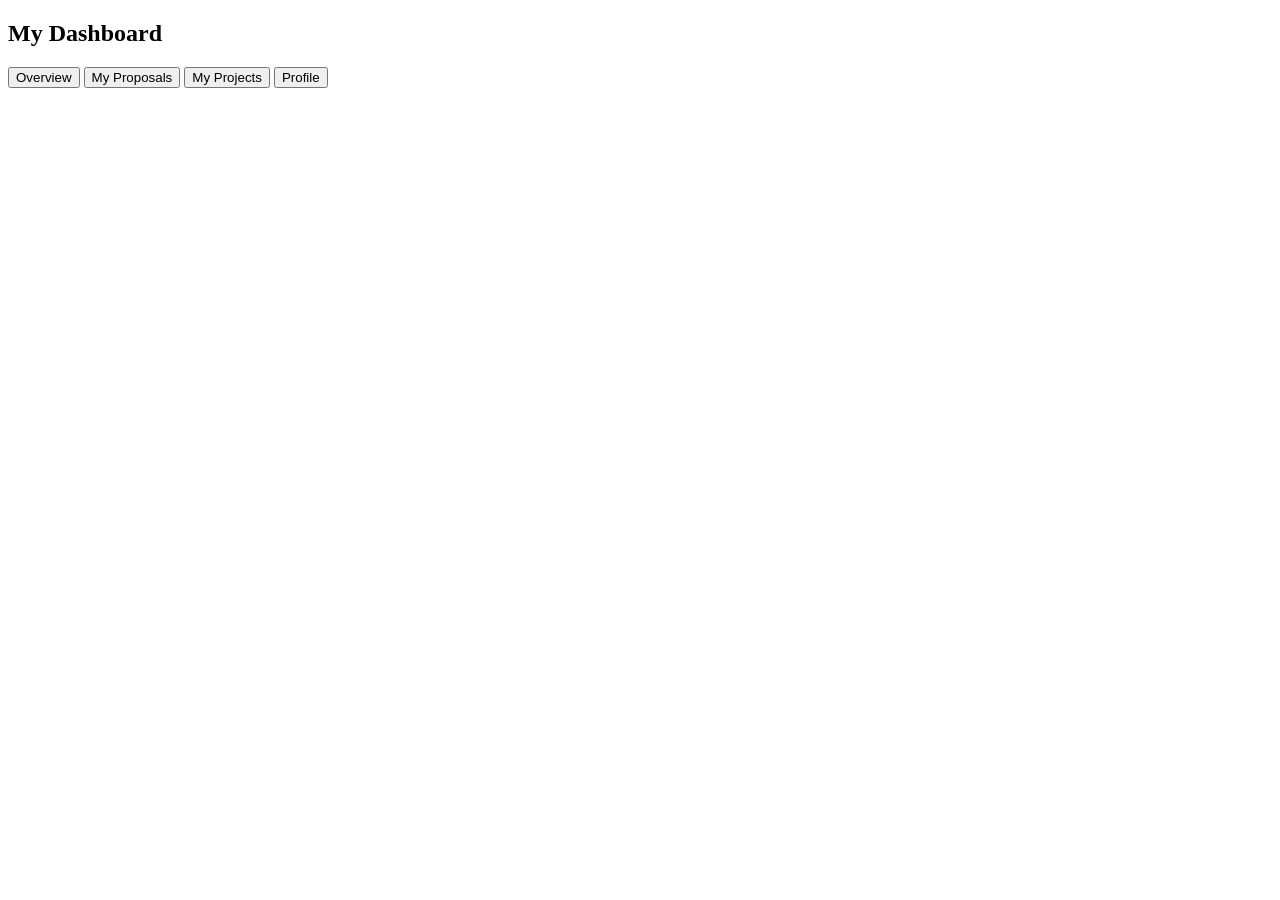
==== dashboard.html @ 266196d6 "Add files via upload" ====
<!DOCTYPE html>
<html lang="en">
<head>
  <meta charset="utf-8">
  <meta name="viewport" content="width=device-width, initial-scale=1">
  <title>Projects – HireHub</title>              <!-- change the title -->
  <link rel="stylesheet" href="css/style.css">
</head>
<body data-page="projects">                      <!-- projects / freelancers / dashboard -->

  <div id="siteHeader"></div>

  <main>
  <section>
    <h2>My Dashboard</h2>
    <p class="desc" id="dashSub"></p>

    <div class="tabs" id="tabs">
      <button class="tab active" data-tab="overview">Overview</button>
      <button class="tab" data-tab="proposals">My Proposals</button>
      <button class="tab" data-tab="posted">My Projects</button>
      <button class="tab" data-tab="profile">Profile</button>
    </div>

    <div id="tabContent"></div>
  </section>
</main>
  <div id="siteFooter"></div>

 <script src="js/layout.js"></script>
<script src="js/data.js"></script>
<script src="js/dashboard.js"></script>
</body>
</html>
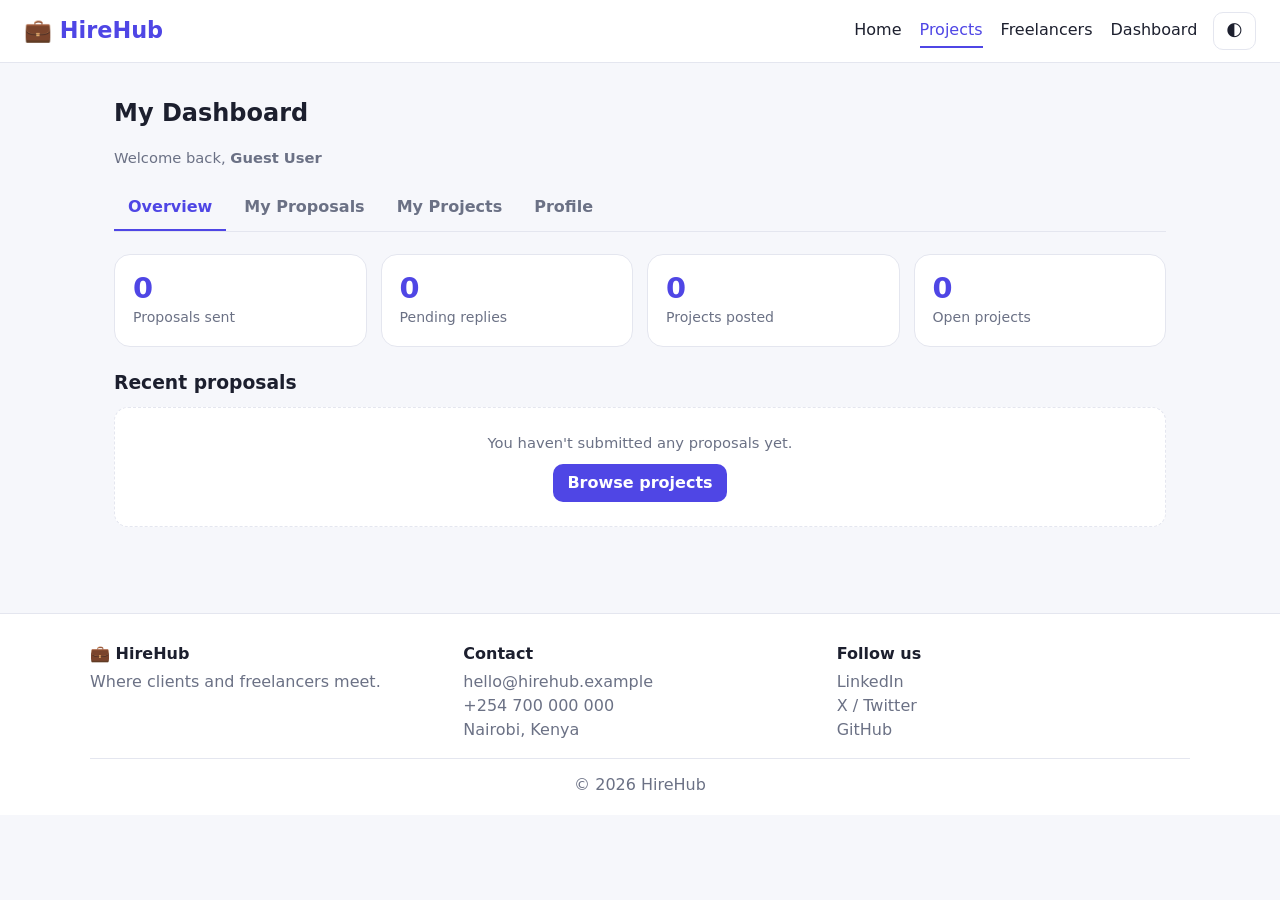
==== commit 6bcaba12: "Rename html/dashboard.html to dashboard.html" ====
--- a/dashboard.html
+++ b/dashboard.html
@@ -31,4 +31,4 @@
 <script src="js/data.js"></script>
 <script src="js/dashboard.js"></script>
 </body>
-</html>+</html>
--- a/css/style.css
+++ b/css/style.css
@@ -0,0 +1,904 @@
+/* ---------- 1. Variables (change colors in one place) ---------- */
+:root {
+  --bg: #f6f7fb;
+  --surface: #ffffff;
+  --text: #1c1f2e;
+  --muted: #6b7185;
+  --brand: #4f46e5;
+  --brand-2: #06b6d4;
+  --line: #e4e6ef;
+}
+
+/* ---------- 2. Reset and base ---------- */
+* {
+  box-sizing: border-box;
+  margin: 0;
+  padding: 0;
+}
+
+html {
+  scroll-behavior: smooth;
+  scroll-padding-top: 70px;   /* so the sticky navbar doesn't cover headings */
+}
+
+body {
+  font-family: system-ui, -apple-system, "Segoe UI", Roboto, sans-serif;
+  background: var(--bg);
+  color: var(--text);
+  line-height: 1.5;
+}
+
+a {
+  text-decoration: none;
+  color: inherit;
+}
+
+/* ---------- 3. Buttons ---------- */
+.btn,
+button {
+  font: inherit;
+  cursor: pointer;
+  border: 0;
+  border-radius: 10px;
+  padding: 10px 18px;
+  background: var(--brand);
+  color: #fff;
+  font-weight: 600;
+  display: inline-block;
+}
+
+.btn:hover,
+button:hover {
+  opacity: 0.9;
+}
+
+/* ---------- 4. Navbar ---------- */
+.navbar {
+  position: sticky;
+  top: 0;
+  z-index: 50;
+  display: flex;
+  align-items: center;
+  gap: 16px;
+  padding: 12px 24px;
+  background: var(--surface);
+  border-bottom: 1px solid var(--line);
+}
+
+.logo {
+  font-size: 1.4rem;
+  font-weight: 800;
+  color: var(--brand);
+}
+
+.navbar nav {
+  display: flex;
+  gap: 18px;
+  margin-left: auto;   /* pushes the links to the right */
+}
+
+.navbar nav a {
+  font-weight: 500;
+  padding: 4px 0;
+  border-bottom: 2px solid transparent;
+}
+
+.navbar nav a:hover {
+  color: var(--brand);
+}
+
+.navbar nav a.active {   /* the page you are on */
+  color: var(--brand);
+  border-bottom-color: var(--brand);
+}
+
+/* ---------- 5. Page sections ---------- */
+main section {
+  max-width: 1100px;
+  margin: 0 auto;
+  padding: 32px 24px;
+}
+
+main section h2 {
+  margin-bottom: 16px;
+  font-size: 1.5rem;
+}
+
+/* ---------- 6. Hero ---------- */
+.hero {
+  max-width: none;   /* let the background span the full width */
+  text-align: center;
+  padding: 80px 24px;
+  background: linear-gradient(135deg, var(--brand), var(--brand-2));
+  color: #fff;
+}
+
+.hero h1 {
+  font-size: clamp(2rem, 5vw, 3.2rem);   /* scales with screen size */
+  line-height: 1.15;
+  max-width: 750px;
+  margin: 0 auto 12px;
+}
+
+.hero p {
+  max-width: 600px;
+  margin: 0 auto 22px;
+  font-size: 1.1rem;
+}
+
+.hero .btn {
+  background: #fff;
+  color: var(--brand);
+  margin: 4px;
+}
+
+.hero .btn-light {
+  background: transparent;
+  color: #fff;
+  border: 2px solid #fff;
+}
+
+/* ---------- 7. Footer ---------- */
+footer {
+  margin-top: 40px;
+  padding: 28px 24px 18px;
+  background: var(--surface);
+  border-top: 1px solid var(--line);
+  color: var(--muted);
+}
+
+.footer-grid {
+  max-width: 1100px;
+  margin: 0 auto 16px;
+  display: grid;
+  gap: 20px;
+  grid-template-columns: repeat(auto-fit, minmax(200px, 1fr));
+}
+
+.footer-grid strong {
+  display: block;
+  color: var(--text);
+  margin-bottom: 4px;
+}
+
+.footer-grid a {
+  display: block;
+}
+
+.footer-grid a:hover {
+  color: var(--brand);
+}
+
+footer .copy {
+  max-width: 1100px;
+  margin: 0 auto;
+  border-top: 1px solid var(--line);
+  padding-top: 14px;
+  text-align: center;
+}
+/* ---------- 9. Cards, grids, tags (Step 3) ---------- */
+.grid {
+  display: grid;
+  gap: 16px;
+  grid-template-columns: repeat(auto-fill, minmax(280px, 1fr));
+}
+
+.card {
+  background: var(--surface);
+  border: 1px solid var(--line);
+  border-radius: 16px;
+  padding: 18px;
+  display: flex;
+  flex-direction: column;
+  gap: 8px;
+}
+
+.card h3 {
+  font-size: 1.1rem;
+}
+
+.card .btn {
+  margin-top: auto;      /* pushes the button to the bottom of every card */
+  text-align: center;
+}
+
+.btn.small {
+  padding: 7px 14px;
+}
+
+.desc {
+  font-size: 0.92rem;
+  color: var(--muted);
+}
+
+.meta {
+  display: flex;
+  justify-content: space-between;
+  gap: 8px;
+  flex-wrap: wrap;
+  color: var(--muted);
+  font-size: 0.88rem;
+}
+
+.badge {
+  align-self: flex-start;
+  background: #e0e7ff;
+  color: var(--brand);
+  font-size: 0.75rem;
+  font-weight: 600;
+  padding: 2px 10px;
+  border-radius: 99px;
+}
+
+.tags {
+  display: flex;
+  flex-wrap: wrap;
+  gap: 6px;
+}
+
+.tag {
+  background: var(--bg);
+  border: 1px solid var(--line);
+  border-radius: 8px;
+  padding: 2px 8px;
+  font-size: 0.78rem;
+}
+
+.avatar {
+  width: 64px;
+  height: 64px;
+  border-radius: 50%;
+  background: linear-gradient(135deg, var(--brand), var(--brand-2));
+  display: grid;
+  place-items: center;
+  font-size: 2rem;
+}
+
+.section-head {
+  display: flex;
+  justify-content: space-between;
+  align-items: baseline;
+  margin-bottom: 16px;
+}
+
+.section-head h2 {
+  margin: 0;
+}
+
+.section-head a {
+  color: var(--brand);
+  font-weight: 600;
+}
+
+.cat-grid {
+  display: grid;
+  gap: 14px;
+  grid-template-columns: repeat(auto-fit, minmax(150px, 1fr));
+}
+
+.cat-card {
+  background: var(--surface);
+  border: 1px solid var(--line);
+  border-radius: 16px;
+  padding: 18px 10px;
+  text-align: center;
+  display: flex;
+  flex-direction: column;
+  gap: 6px;
+  transition: transform 0.15s, border-color 0.15s;
+}
+
+.cat-card:hover {
+  transform: translateY(-3px);
+  border-color: var(--brand);
+}
+
+.cat-emoji {
+  font-size: 2rem;
+}
+
+/* ---------- 13. Freelancers page and profile pop-up (Step 7) ---------- */
+.toolbar.three {
+  grid-template-columns: 2fr 1fr 1fr;
+}
+
+.overlay {
+  position: fixed;
+  inset: 0;
+  background: rgba(0, 0, 0, 0.5);
+  display: none;
+  align-items: center;
+  justify-content: center;
+  z-index: 100;
+}
+
+.overlay.show {
+  display: flex;
+}
+
+.modal-box {
+  background: var(--surface);
+  width: min(560px, 94%);
+  max-height: 90vh;
+  overflow-y: auto;
+  border-radius: 16px;
+  padding: 18px 22px 24px;
+}
+
+.modal-box h3 {
+  margin: 18px 0 6px;
+}
+
+.drawer-head {
+  display: flex;
+  justify-content: space-between;
+  align-items: center;
+}
+
+.profile-head {
+  display: flex;
+  align-items: center;
+  gap: 16px;
+}
+
+.profile-head .avatar {
+  width: 80px;
+  height: 80px;
+  font-size: 2.4rem;
+  flex-shrink: 0;
+}
+
+.profile-head .meta {
+  justify-content: flex-start;
+  gap: 12px;
+  margin-top: 4px;
+}
+
+.portfolio {
+  list-style: none;
+  display: grid;
+  gap: 6px;
+}
+
+.portfolio li {
+  background: var(--bg);
+  border: 1px solid var(--line);
+  border-radius: 10px;
+  padding: 8px 12px;
+  font-size: 0.92rem;
+}
+
+.review {
+  border-bottom: 1px solid var(--line);
+  padding: 8px 0;
+}
+
+.stars {
+  color: #f59e0b;
+  letter-spacing: 1px;
+}
+
+/* ---------- 14. Dashboard (Step 8) ---------- */
+.tabs {
+  display: flex;
+  gap: 4px;
+  border-bottom: 1px solid var(--line);
+  margin: 16px 0 22px;
+  overflow-x: auto;
+}
+
+.tab {
+  background: transparent;
+  color: var(--muted);
+  border-radius: 0;
+  border-bottom: 2px solid transparent;
+  padding: 10px 14px;
+  white-space: nowrap;
+}
+
+.tab.active {
+  color: var(--brand);
+  border-bottom-color: var(--brand);
+}
+
+.dash-h {
+  margin: 22px 0 10px;
+}
+
+.stats {
+  display: grid;
+  gap: 14px;
+  grid-template-columns: repeat(auto-fit, minmax(150px, 1fr));
+}
+
+.stat-card {
+  background: var(--surface);
+  border: 1px solid var(--line);
+  border-radius: 16px;
+  padding: 18px;
+  display: flex;
+  flex-direction: column;
+  gap: 2px;
+}
+
+.stat-card strong {
+  font-size: 1.8rem;
+  color: var(--brand);
+  line-height: 1.1;
+}
+
+.stat-card span {
+  color: var(--muted);
+  font-size: 0.88rem;
+}
+
+.list-row {
+  display: flex;
+  justify-content: space-between;
+  align-items: center;
+  gap: 14px;
+  background: var(--surface);
+  border: 1px solid var(--line);
+  border-radius: 14px;
+  padding: 14px 16px;
+  margin-bottom: 10px;
+}
+
+.list-row a strong:hover {
+  color: var(--brand);
+}
+
+.row-actions {
+  display: flex;
+  align-items: center;
+  gap: 8px;
+  flex-wrap: wrap;
+  justify-content: flex-end;
+}
+
+.row-actions select {
+  width: auto;
+  padding: 5px 8px;
+}
+
+.pill {
+  font-size: 0.78rem;
+  font-weight: 600;
+  padding: 2px 10px;
+  border-radius: 99px;
+  white-space: nowrap;
+}
+
+.pill.pending     { background: #fef3c7; color: #b45309; }
+.pill.open        { background: #d9f3e4; color: #1b8a4b; }
+.pill.in-progress { background: #dbeafe; color: #1d4ed8; }
+.pill.completed   { background: #e0e7ff; color: #4f46e5; }
+
+.empty-box {
+  background: var(--surface);
+  border: 1px dashed var(--line);
+  border-radius: 14px;
+  padding: 24px;
+  text-align: center;
+  margin-bottom: 14px;
+}
+
+.empty-box .btn {
+  margin-top: 10px;
+}@media (max-width: 700px) {
+  .stats {
+    grid-template-columns: 1fr 1fr;
+  }
+}
+
+.flash {
+  background: #d9f3e4;
+  color: #1b8a4b;
+  border-radius: 10px;
+  padding: 10px 14px;
+  margin-bottom: 16px;
+  font-weight: 600;
+}
+
+.form-card.wide {
+  max-width: none;
+  margin-top: 24px;
+}
+
+.two-col {
+  display: grid;
+  gap: 14px;
+  grid-template-columns: 1fr 1fr;
+}
+  .list-row {
+    flex-direction: column;
+    align-items: flex-start;
+  }
+
+  .row-actions {
+    justify-content: flex-start;
+  }
+
+  .two-col {
+    grid-template-columns: 1fr;
+  }
+  /* ---------- 15. Dark mode and polish (Step 9) ---------- */
+
+/* Colours that were hard-coded earlier now become variables */
+:root {
+  --badge-bg: #e0e7ff;
+  --ok-bg: #d9f3e4;
+  --ok-text: #1b8a4b;
+  --bad-bg: #fbdcd8;
+  --bad-text: #c0392b;
+  --warn-bg: #fef3c7;
+  --warn-text: #b45309;
+  --info-bg: #dbeafe;
+  --info-text: #1d4ed8;
+}
+
+:root[data-theme="dark"] {
+  --bg: #0f1120;
+  --surface: #1a1d33;
+  --text: #eceefa;
+  --muted: #a3a8c3;
+  --brand: #6366f1;
+  --line: #2e3250;
+  --badge-bg: #2b2f63;
+  --ok-bg: #12382a;
+  --ok-text: #6ee7a8;
+  --bad-bg: #4a1f1b;
+  --bad-text: #ff9d92;
+  --warn-bg: #4a3a12;
+  --warn-text: #fcd34d;
+  --info-bg: #1b2b55;
+  --info-text: #93c5fd;
+  color-scheme: dark;
+}
+
+/* Re-point the earlier hard-coded colours to the variables */
+.badge                { background: var(--badge-bg); }
+.status.open          { background: var(--ok-bg);   color: var(--ok-text); }
+.status.closed        { background: var(--bad-bg);  color: var(--bad-text); }
+.pill.pending         { background: var(--warn-bg); color: var(--warn-text); }
+.pill.open            { background: var(--ok-bg);   color: var(--ok-text); }
+.pill.in-progress     { background: var(--info-bg); color: var(--info-text); }
+.pill.completed       { background: var(--badge-bg); color: var(--brand); }
+.flash                { background: var(--ok-bg);   color: var(--ok-text); }
+.error                { color: var(--bad-text); }
+
+:root[data-theme="dark"] .badge,
+:root[data-theme="dark"] .pill.completed {
+  color: #c7ccff;
+}
+
+/* Mobile menu button is hidden on desktop */
+.menu-toggle {
+  display: none;
+}
+
+/* Long words in titles should wrap instead of pushing the page sideways */
+.card h3,
+.detail-main h1,
+.list-row strong {
+  overflow-wrap: anywhere;
+}
+
+/* Keyboard users get a visible focus ring on links and buttons */
+a:focus-visible,
+button:focus-visible {
+  outline: 2px solid var(--brand);
+  outline-offset: 2px;
+}
+
+/* ---------- 16. Mobile (keep this LAST) ---------- */
+@media (max-width: 700px) {
+
+  /* Navbar: logo, theme button and ☰ on one row; links drop down */
+  .navbar {
+    padding: 10px 16px;
+    gap: 8px;
+  }
+
+  .navbar #themeBtn {
+    margin-left: auto;
+  }
+
+  .menu-toggle {
+    display: inline-block;
+  }
+
+  .navbar nav {
+    display: none;
+    position: absolute;
+    top: 100%;
+    left: 0;
+    right: 0;
+    flex-direction: column;
+    gap: 0;
+    margin-left: 0;
+    padding: 6px 16px 12px;
+    background: var(--surface);
+    border-bottom: 1px solid var(--line);
+  }
+
+  .navbar nav.open {
+    display: flex;
+  }
+
+  .navbar nav a {
+    padding: 12px 0;
+    border-bottom: 1px solid var(--line);
+  }
+
+  .navbar nav a.active {
+    border-bottom-color: var(--brand);
+  }
+
+  /* Spacing */
+  .hero {
+    padding: 50px 16px;
+  }
+
+  main section {
+    padding: 24px 16px;
+  }
+
+  /* Filters: search on its own row, dropdowns two per row */
+  .toolbar,
+  .toolbar.three {
+    grid-template-columns: 1fr 1fr;
+  }
+
+  .toolbar input[type="text"] {
+    grid-column: 1 / -1;
+  }
+
+  /* Project details: sidebar goes under the content */
+  .detail-layout {
+    grid-template-columns: 1fr;
+  }
+
+  .detail-side {
+    position: static;
+  }
+
+  /* Dashboard rows and the post form */
+  .list-row {
+    flex-direction: column;
+    align-items: flex-start;
+  }
+
+  .row-actions {
+    justify-content: flex-start;
+  }
+
+  .two-col {
+    grid-template-columns: 1fr;
+  }
+}
+
+/* ---------- 12. Proposal form (Step 6) ---------- */
+.form-card {
+  max-width: 640px;
+  margin: 0 auto;
+  background: var(--surface);
+  border: 1px solid var(--line);
+  border-radius: 16px;
+  padding: 24px;
+}
+
+.form-card h2 {
+  margin-bottom: 4px;
+}
+
+.form-card label {
+  display: block;
+  font-weight: 600;
+  font-size: 0.9rem;
+  margin: 14px 0 4px;
+}
+
+.form-card input,
+.form-card textarea {
+  font: inherit;
+  width: 100%;
+  padding: 10px 12px;
+  border: 1px solid var(--line);
+  border-radius: 10px;
+  background: var(--surface);
+  color: var(--text);
+}
+
+.form-card input:focus,
+.form-card textarea:focus {
+  outline: 2px solid var(--brand);
+  outline-offset: 1px;
+}
+
+.form-card textarea {
+  resize: vertical;
+}
+
+.error {
+  color: #c0392b;
+  font-size: 0.82rem;
+  min-height: 1.2em;
+}
+
+.row-between {
+  display: flex;
+  justify-content: space-between;
+  gap: 10px;
+  align-items: flex-start;
+}
+
+.row-between .desc {
+  font-size: 0.8rem;
+  white-space: nowrap;
+}
+
+.center-text {
+  text-align: center;
+}
+
+.success-icon {
+  font-size: 3rem;
+}
+
+.form-card .btn {
+  margin: 14px 4px 0;
+}
+
+.btn.ghost {
+  background: transparent;
+  color: var(--text);
+  border: 1px solid var(--line);
+}
+/* ---------- 10. Toolbar and filters (Step 4) ---------- */
+.toolbar {
+  display: grid;
+  gap: 10px;
+  grid-template-columns: 2fr 1fr 1fr 1fr;
+  margin-bottom: 12px;
+}
+
+input[type="text"],
+select {
+  font: inherit;
+  width: 100%;
+  padding: 10px 12px;
+  border: 1px solid var(--line);
+  border-radius: 10px;
+  background: var(--surface);
+  color: var(--text);
+}
+
+input[type="text"]:focus,
+select:focus {
+  outline: 2px solid var(--brand);
+  outline-offset: 1px;
+}
+
+.results-info {
+  display: flex;
+  justify-content: space-between;
+  align-items: center;
+  margin-bottom: 16px;
+  color: var(--muted);
+  font-size: 0.9rem;
+}
+
+button.small {
+  padding: 6px 12px;
+}
+
+button.ghost {
+  background: transparent;
+  color: var(--text);
+  border: 1px solid var(--line);
+}
+
+.empty {
+  color: var(--muted);
+  padding: 20px;
+}
+/* ---------- 11. Project details page (Step 5) ---------- */
+.back {
+  display: inline-block;
+  margin-bottom: 16px;
+  color: var(--brand);
+  font-weight: 600;
+}
+
+.detail-layout {
+  display: grid;
+  gap: 24px;
+  grid-template-columns: 2fr 1fr;
+  align-items: start;
+}
+
+.detail-main {
+  background: var(--surface);
+  border: 1px solid var(--line);
+  border-radius: 16px;
+  padding: 24px;
+}
+
+.detail-main h1 {
+  font-size: clamp(1.5rem, 3vw, 2rem);
+  line-height: 1.2;
+  margin: 10px 0 6px;
+}
+
+.detail-main h3 {
+  margin: 22px 0 6px;
+}
+
+.detail-side {
+  display: grid;
+  gap: 16px;
+  position: sticky;
+  top: 80px;               /* stays in view under the navbar while scrolling */
+}
+
+.stat {
+  display: flex;
+  justify-content: space-between;
+  gap: 10px;
+  padding: 8px 0;
+  border-bottom: 1px solid var(--line);
+  font-size: 0.92rem;
+}
+
+.stat span {
+  color: var(--muted);
+}
+
+.btn.block,
+button.block {
+  display: block;
+  width: 100%;
+  text-align: center;
+  margin-top: 12px;
+}
+
+.status {
+  font-weight: 600;
+  padding: 1px 8px;
+  border-radius: 99px;
+  font-size: 0.8rem;
+}
+
+.status.open   { background: #d9f3e4; color: #1b8a4b; }
+.status.closed { background: #fbdcd8; color: #c0392b; }
+
+.client-row {
+  display: flex;
+  align-items: center;
+  gap: 12px;
+  margin: 8px 0;
+}
+
+.avatar.small {
+  width: 44px;
+  height: 44px;
+  font-size: 1.1rem;
+  font-weight: 700;
+  color: #fff;
+  flex-shrink: 0;
+}
+
+.not-found {
+  text-align: center;
+  padding: 50px 20px;
+}
+
+.not-found h2 {
+  margin-bottom: 8px;
+}
+
+button:disabled {
+  opacity: 0.45;
+  cursor: not-allowed;
+}
